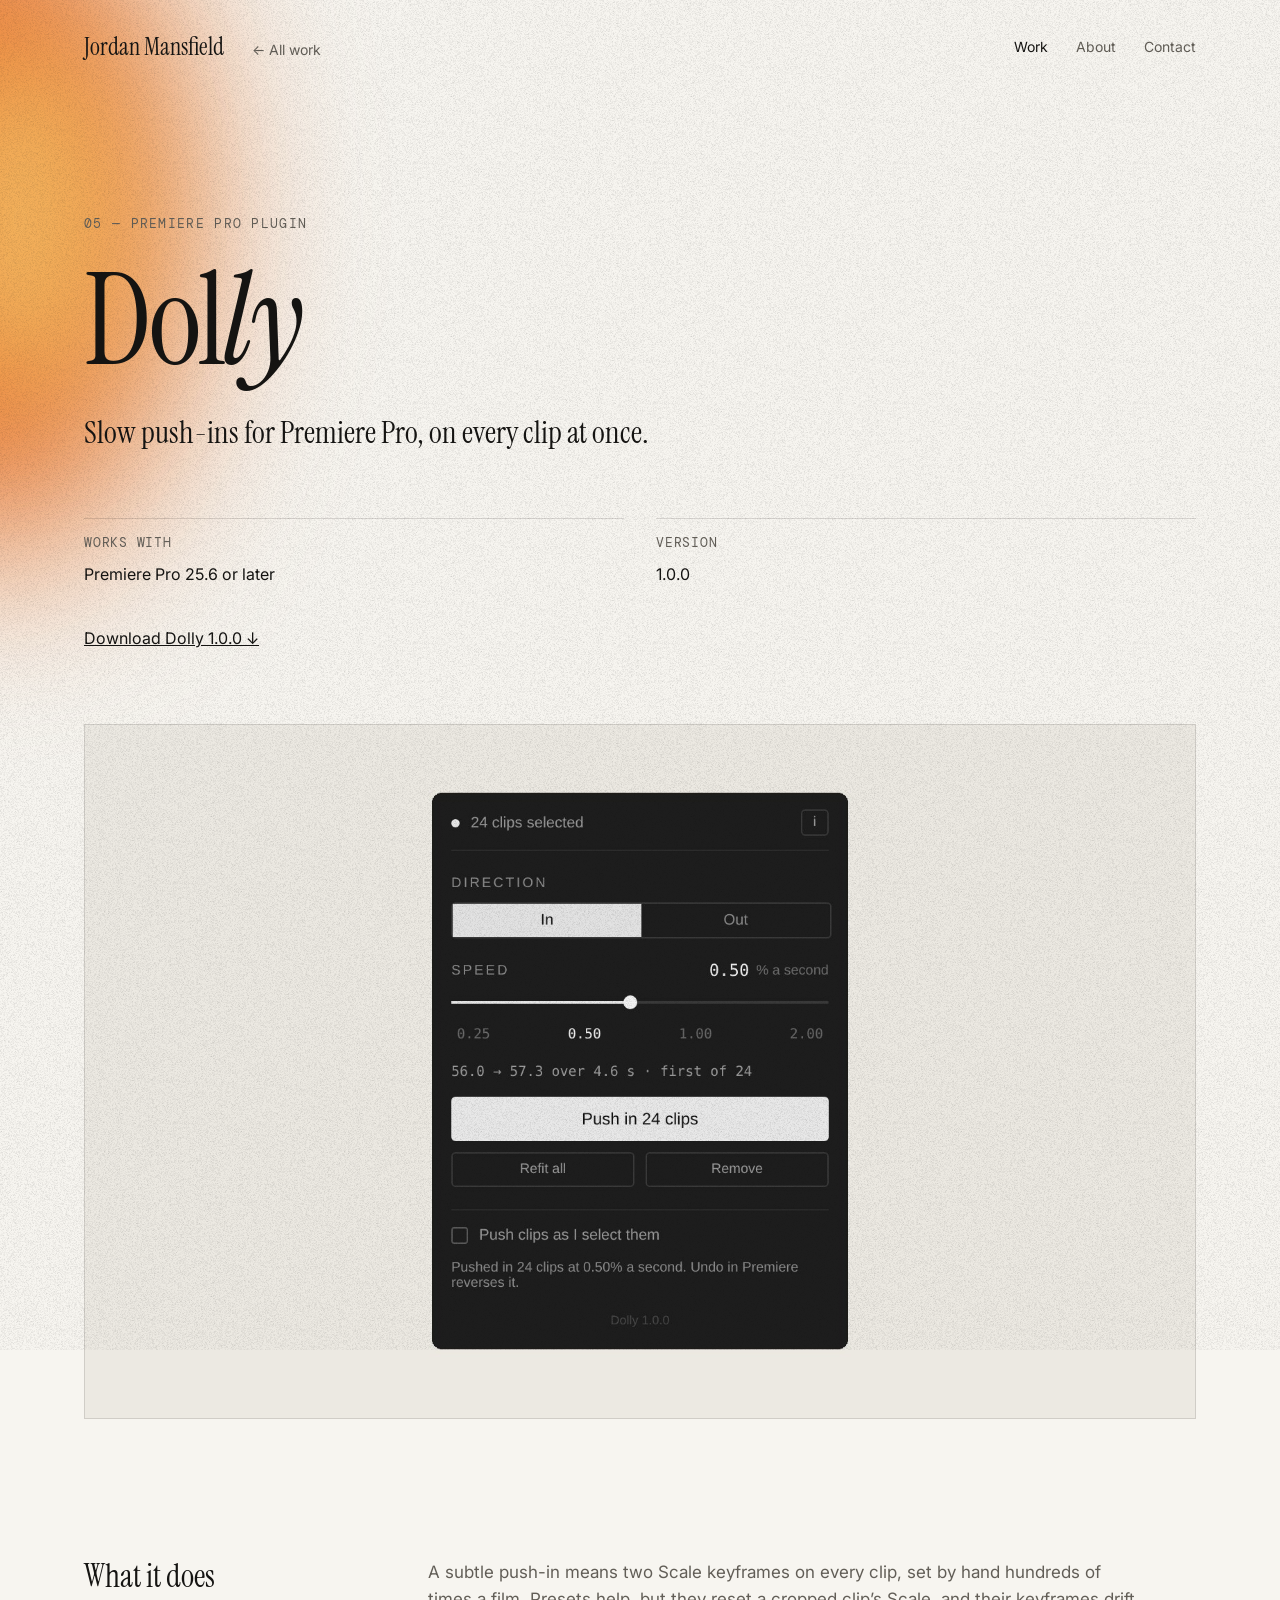
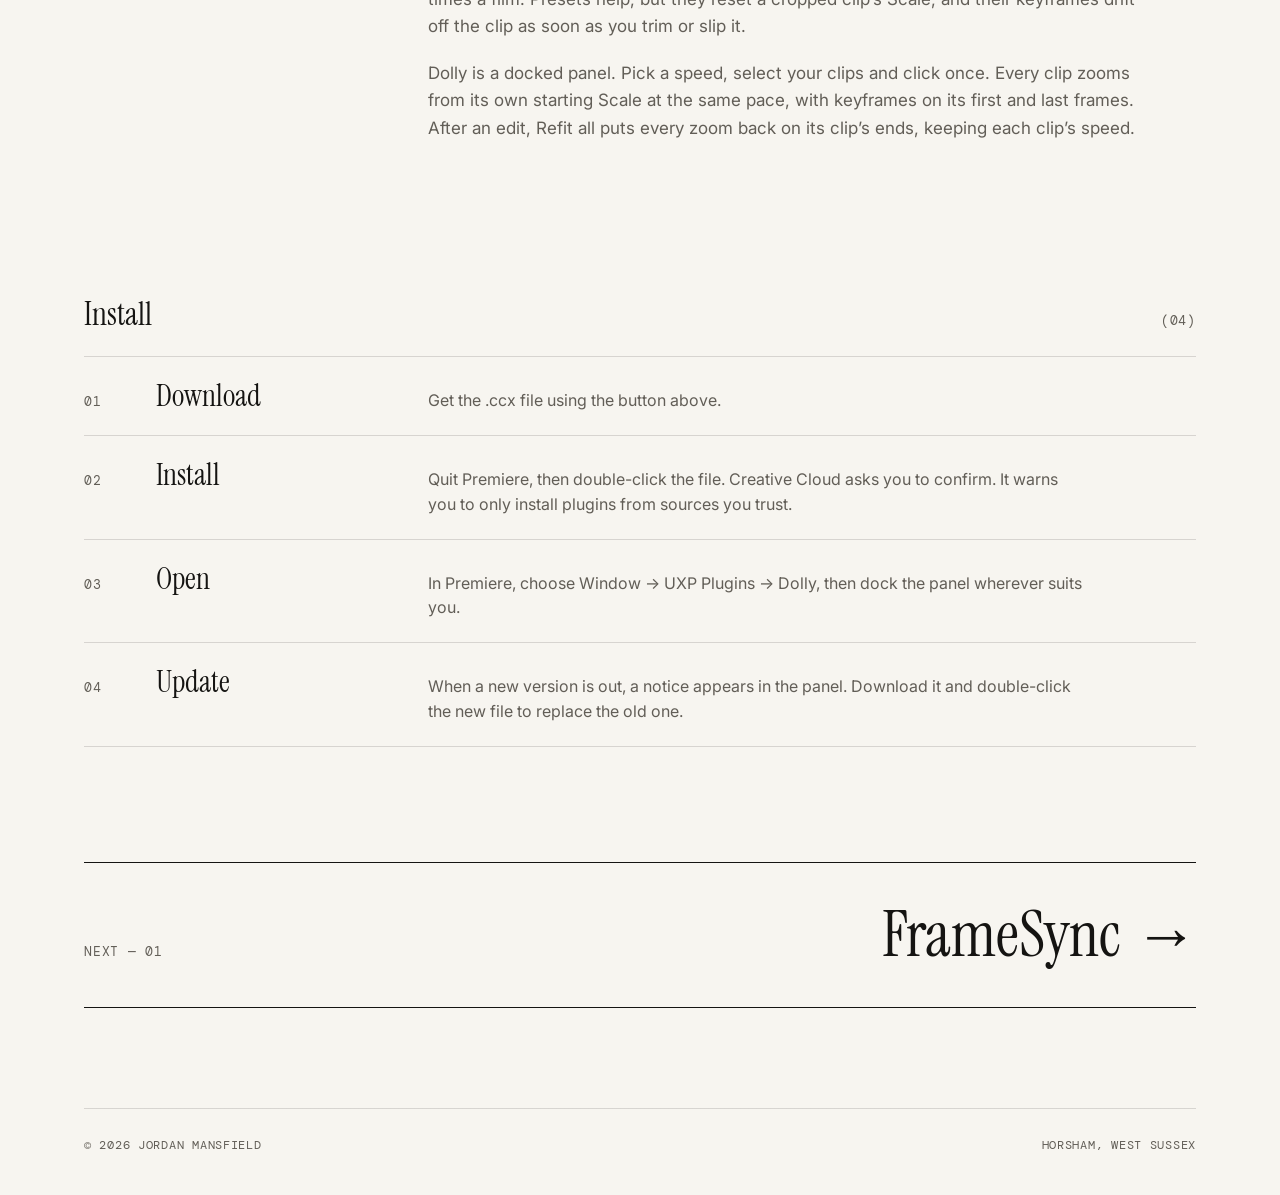
==== public/dolly.html @ d4a60e3a "Add Dolly: page, 1.0.0 download and update feed Dolly is a Premiere Pro panel for slow push-ins at a" ====
<!DOCTYPE html>
<html lang="en-GB">
<head>
<meta charset="utf-8">
<meta name="viewport" content="width=device-width, initial-scale=1">
<title>Dolly — Jordan Mansfield</title>
<meta name="description" content="Slow push-ins for Premiere Pro, on every clip at once.">
<meta property="og:title" content="Dolly — Jordan Mansfield">
<meta property="og:description" content="Slow push-ins for Premiere Pro, on every clip at once.">
<meta name="theme-color" content="#f7f5f0">
<link rel="icon" href="assets/favicon.svg" type="image/svg+xml">
<link rel="preconnect" href="https://fonts.googleapis.com">
<link rel="preconnect" href="https://fonts.gstatic.com" crossorigin>
<link rel="stylesheet" href="https://fonts.googleapis.com/css2?family=DM+Mono:wght@400;500&family=Instrument+Serif:ital@0;1&family=Inter:wght@400;500&display=swap">
<link rel="stylesheet" href="assets/site.css">
</head>
<body>
<a class="skip" href="#main">Skip to content</a>
<header class="site-header wrap">
<div class="site-header__left"><a class="wordmark" href="index.html">Jordan Mansfield</a><a class="back" href="index.html#work">← All work</a></div>
<nav aria-label="Main"><a href="index.html#work">Work</a><a href="index.html#about">About</a><a href="index.html#contact">Contact</a></nav>
</header>
<main id="main">
<section class="hero hero--project">
<div class="leak leak--project" aria-hidden="true"><div class="leak__a"></div><div class="leak__b"></div></div>
<div class="wrap hero__inner">
<p class="eyebrow mono">05 — Premiere Pro plugin</p>
<h1 class="display display--project">Dol<em>ly</em></h1>
<p class="lede">Slow push-ins for Premiere Pro, on every clip at once.</p>
<dl class="meta"><div class="meta__item"><dt class="mono muted">Works with</dt><dd>Premiere Pro 25.6 or later</dd></div><div class="meta__item"><dt class="mono muted">Version</dt><dd>1.0.0</dd></div></dl>
<p class="cta"><a href="downloads/dolly/Dolly-1.0.0.ccx" download>Download Dolly 1.0.0 ↓</a></p>
</div>
</section>

<section class="wrap section--tight">
<figure class="shot"><img src="assets/dolly-panel.jpg" alt="The Dolly panel: In and Out, a speed slider set to 0.5% a second, and a Push in button for 24 selected clips"></figure>
</section>

<section class="wrap section split">
<h2>What it does</h2>
<div class="split__body muted"><p>A subtle push-in means two Scale keyframes on every clip, set by hand hundreds of times a film. Presets help, but they reset a cropped clip’s Scale, and their keyframes drift off the clip as soon as you trim or slip it.</p><p>Dolly is a docked panel. Pick a speed, select your clips and click once. Every clip zooms from its own starting Scale at the same pace, with keyframes on its first and last frames. After an edit, Refit all puts every zoom back on its clip’s ends, keeping each clip’s speed.</p></div>
</section>

<section class="wrap section">
<div class="section__head"><h2>Install</h2><span class="mono muted">(04)</span></div>
<ol class="rows"><li class="road__row"><span class="mono muted row__n">01</span><span class="road__name">Download</span><span class="muted road__desc">Get the .ccx file using the button above.</span><span class="mono road__status"></span></li><li class="road__row"><span class="mono muted row__n">02</span><span class="road__name">Install</span><span class="muted road__desc">Quit Premiere, then double-click the file. Creative Cloud asks you to confirm. It warns you to only install plugins from sources you trust.</span><span class="mono road__status"></span></li><li class="road__row"><span class="mono muted row__n">03</span><span class="road__name">Open</span><span class="muted road__desc">In Premiere, choose Window → UXP Plugins → Dolly, then dock the panel wherever suits you.</span><span class="mono road__status"></span></li><li class="road__row"><span class="mono muted row__n">04</span><span class="road__name">Update</span><span class="muted road__desc">When a new version is out, a notice appears in the panel. Download it and double-click the new file to replace the old one.</span><span class="mono road__status"></span></li></ol>
</section>

<section class="wrap section--tight">
<a class="next" href="framesync.html"><span class="mono muted">Next — 01</span><span class="next__name">FrameSync <em>→</em></span></a>
</section>
</main>
<footer class="site-footer wrap"><span>© 2026 Jordan Mansfield</span><span>Horsham, West Sussex</span></footer>
</body>
</html>
---- public/assets/site.css ----
/* Jordan Mansfield — Light Leak */

:root {
  --paper: #f7f5f0;
  --ink: #151412;
  --muted: #625e57;
  --line: rgba(21, 20, 18, 0.14);
  --leak: #e9772f;
  --flare: #f2b25c;
  --serif: "Instrument Serif", Georgia, serif;
  --sans: "Inter", system-ui, sans-serif;
  --mono: "DM Mono", ui-monospace, monospace;
  --gutter: clamp(20px, 5vw, 64px);
}

*, *::before, *::after { box-sizing: border-box; }

html { -webkit-text-size-adjust: 100%; scroll-behavior: smooth; }

body {
  margin: 0;
  background: var(--paper);
  color: var(--ink);
  font-family: var(--sans);
  font-size: 17px;
  line-height: 1.6;
  -webkit-font-smoothing: antialiased;
  overflow-x: hidden;
}

/* Film grain over everything */
body::after {
  content: "";
  position: fixed;
  inset: -50%;
  z-index: 100;
  pointer-events: none;
  background: url("grain.png") repeat;
  background-size: 240px 240px;
  mix-blend-mode: multiply;
  opacity: 0.32;
}

a { color: inherit; }
a:hover { color: var(--muted); }
:focus-visible { outline: 1px solid var(--ink); outline-offset: 4px; }

em { font-style: italic; }
h1, h2 { font-family: var(--serif); font-weight: 400; margin: 0; }
h2 { font-size: 32px; line-height: 1.1; }
p { margin: 0; }

.mono { font-family: var(--mono); font-size: 13px; letter-spacing: 0.06em; }
.muted { color: var(--muted); }

.skip { position: absolute; left: -999px; top: 8px; background: var(--ink); color: var(--paper); padding: 8px 12px; z-index: 200; }
.skip:focus { left: 8px; }

.wrap { max-width: 1240px; margin: 0 auto; padding-left: var(--gutter); padding-right: var(--gutter); }

/* Header */
.site-header {
  position: relative;
  z-index: 3;
  display: flex;
  flex-wrap: wrap;
  gap: 16px 32px;
  justify-content: space-between;
  align-items: center;
  padding-top: 28px;
  padding-bottom: 28px;
}
.site-header__left { display: flex; flex-wrap: wrap; align-items: baseline; gap: 12px 28px; }
.wordmark { font-family: var(--serif); font-size: 24px; text-decoration: none; }
.back { font-size: 14px; color: var(--muted); text-decoration: none; }
.site-header nav { display: flex; gap: 28px; font-size: 14px; }
.site-header nav a { text-decoration: none; }
.site-header nav a + a { color: var(--muted); }
.site-header nav a + a:hover { color: var(--ink); }

/* ---------- The light leak ---------- */
.leak {
  position: absolute;
  inset: 0;
  pointer-events: none;
  z-index: 0;
  animation: expose 2.4s cubic-bezier(.2, .7, .2, 1) both;
}
.leak__a, .leak__b {
  position: absolute;
  border-radius: 50%;
  will-change: transform, opacity;
}
.leak__a {
  background: var(--leak);
  filter: blur(90px);
  animation: drift-a 19s ease-in-out infinite alternate, flicker-a 8.5s ease-in-out infinite;
}
.leak__b {
  background: var(--flare);
  filter: blur(60px);
  animation: drift-b 13s ease-in-out infinite alternate, flicker-b 6.2s ease-in-out infinite;
}

/* The main leak is pinned to the window, so it stays put while the page scrolls past */
.leak--hero, .leak--project { position: fixed; inset: 0; z-index: -1; }

.leak--hero .leak__a { left: -220px; top: -120px; width: 460px; height: 820px; }
.leak--hero .leak__b { left: -90px; top: 80px; width: 260px; height: 420px; }
.leak--project .leak__a { left: -220px; top: -140px; width: 400px; height: 700px; }
.leak--project .leak__b { left: -90px; top: 40px; width: 220px; height: 360px; }
.leak--contact .leak__a { left: auto; right: -220px; top: -120px; width: 380px; height: 640px; }
.leak--contact .leak__b { left: auto; right: -80px; top: 40px; width: 200px; height: 300px; }
.leak--contact .leak__a, .leak--contact .leak__b { animation-direction: alternate-reverse, normal; }

@keyframes expose { from { opacity: 0; } to { opacity: 1; } }

@keyframes drift-a {
  0%   { transform: translate3d(0, 0, 0) scale(1) rotate(0deg); }
  50%  { transform: translate3d(36px, 40px, 0) scale(1.07) rotate(4deg); }
  100% { transform: translate3d(-14px, 90px, 0) scale(0.97) rotate(-3deg); }
}
@keyframes drift-b {
  0%   { transform: translate3d(0, 0, 0) scale(1); }
  50%  { transform: translate3d(24px, -30px, 0) scale(1.12); }
  100% { transform: translate3d(-10px, 40px, 0) scale(0.92); }
}
/* A slow breath with the odd quick flare, like light catching the back of the camera */
@keyframes flicker-a {
  0%, 100% { opacity: 0.48; }
  30%      { opacity: 0.56; }
  46%      { opacity: 0.5; }
  48%      { opacity: 0.64; }
  52%      { opacity: 0.52; }
  75%      { opacity: 0.44; }
}
@keyframes flicker-b {
  0%, 100% { opacity: 0.42; }
  40%      { opacity: 0.5; }
  62%      { opacity: 0.38; }
  64%      { opacity: 0.58; }
  68%      { opacity: 0.44; }
}

@media (prefers-reduced-motion: reduce) {
  html { scroll-behavior: auto; }
  .leak { animation: none; }
  .leak__a { animation: none; opacity: 0.5; }
  .leak__b { animation: none; opacity: 0.45; }
}

/* Hero */
.hero { position: relative; }
.hero__inner { position: relative; z-index: 1; padding-top: clamp(96px, 14vw, 160px); padding-bottom: clamp(80px, 10vw, 120px); }
.hero--project .hero__inner { padding-top: clamp(72px, 10vw, 120px); padding-bottom: 72px; }
.eyebrow { text-transform: uppercase; letter-spacing: 0.1em; color: var(--muted); margin-bottom: 28px; }
.display { font-size: clamp(76px, 12vw, 176px); line-height: 0.88; letter-spacing: -0.025em; }
.display--project { font-size: clamp(64px, 10vw, 152px); line-height: 0.9; overflow-wrap: anywhere; }
.intro { margin-top: 48px; max-width: 560px; font-size: 20px; line-height: 1.55; }
.lede { margin-top: 36px; max-width: 640px; font-family: var(--serif); font-size: clamp(24px, 2.4vw, 32px); line-height: 1.3; }

/* Sections */
.section { padding-top: 40px; padding-bottom: clamp(80px, 9vw, 120px); }
.section--tight { padding-bottom: clamp(64px, 8vw, 100px); }
.section__head { display: flex; justify-content: space-between; align-items: baseline; margin-bottom: 24px; }

.split { display: flex; flex-wrap: wrap; gap: 32px 64px; }
.split > h2 { flex: 0 1 280px; }
.split__body { flex: 999 1 460px; min-width: 0; max-width: 720px; }
.split__body p + p { margin-top: 20px; }
.pull { font-family: var(--serif); font-size: clamp(26px, 2.6vw, 34px); line-height: 1.25; margin-bottom: 24px; }

/* Rows (work list + roadmap) */
.rows { list-style: none; margin: 0; padding: 0; border-bottom: 1px solid var(--line); }
.rows > li { border-top: 1px solid var(--line); }
.row, .road__row {
  display: flex;
  flex-wrap: wrap;
  align-items: baseline;
  gap: 8px 32px;
  padding: 28px 0;
  text-decoration: none;
}
.road__row { padding: 22px 0; }
.row__n { width: 40px; flex: none; }
.row__name { font-family: var(--serif); font-size: clamp(32px, 3.6vw, 48px); line-height: 1; flex: 1 1 440px; min-width: 0; overflow-wrap: break-word; transition: transform .5s cubic-bezier(.2, .7, .2, 1); }
.row__desc { flex: 1 1 240px; font-size: 16px; line-height: 1.5; }
.row__tag { width: 80px; flex: none; }
.row__arrow { font-size: 20px; transition: transform .5s cubic-bezier(.2, .7, .2, 1); }
.row:hover { color: var(--ink); }
.row:hover .row__name { transform: translateX(8px); }
.row:hover .row__arrow { transform: translateX(6px); }
.road__name { font-family: var(--serif); font-size: 30px; line-height: 1.1; flex: 0 1 240px; }
.road__desc { flex: 1 1 320px; font-size: 16px; line-height: 1.55; }
.road__status { width: 80px; flex: none; text-transform: uppercase; }

/* Project page */
.meta { display: flex; flex-wrap: wrap; gap: 24px 32px; margin: 64px 0 0; }
.meta__item { flex: 1 1 200px; border-top: 1px solid var(--line); padding-top: 14px; }
.meta dt { text-transform: uppercase; margin-bottom: 8px; }
.meta dd { margin: 0; font-size: 16px; line-height: 1.5; overflow-wrap: anywhere; }
.cta { margin-top: 40px; font-size: 16px; }
.shot { margin: 0; aspect-ratio: 16 / 10; border: 1px solid var(--line); background: #efece5; display: flex; align-items: center; justify-content: center; }
.shot img { width: 100%; height: 100%; object-fit: cover; display: block; }
.next {
  display: flex; flex-wrap: wrap; justify-content: space-between; align-items: baseline; gap: 12px;
  padding: 40px 0; border-top: 1px solid var(--ink); border-bottom: 1px solid var(--ink); text-decoration: none;
}
.next .mono { text-transform: uppercase; }
.next__name { font-family: var(--serif); font-size: clamp(40px, 5vw, 72px); line-height: 1; }

/* Contact */
.contact { position: relative; overflow-x: clip; }
.contact__inner { position: relative; z-index: 1; padding-top: 120px; padding-bottom: 120px; }
.contact__big { font-family: var(--serif); font-size: clamp(44px, 6vw, 88px); line-height: 1; text-decoration: none; }
.contact__links { list-style: none; padding: 0; margin: 40px 0 0; display: flex; flex-wrap: wrap; gap: 12px 40px; font-size: 15px; }

/* Footer */
.site-footer {
  display: flex; flex-wrap: wrap; gap: 12px; justify-content: space-between;
  font-family: var(--mono); font-size: 12px; letter-spacing: 0.06em; text-transform: uppercase; color: var(--muted);
  padding-top: 28px; padding-bottom: 40px;
  background: linear-gradient(var(--line), var(--line)) no-repeat center top / calc(100% - 2 * var(--gutter)) 1px;
}

/* Hero sections clip their leak horizontally only */
.hero { overflow-x: clip; }
.site-header { isolation: isolate; }
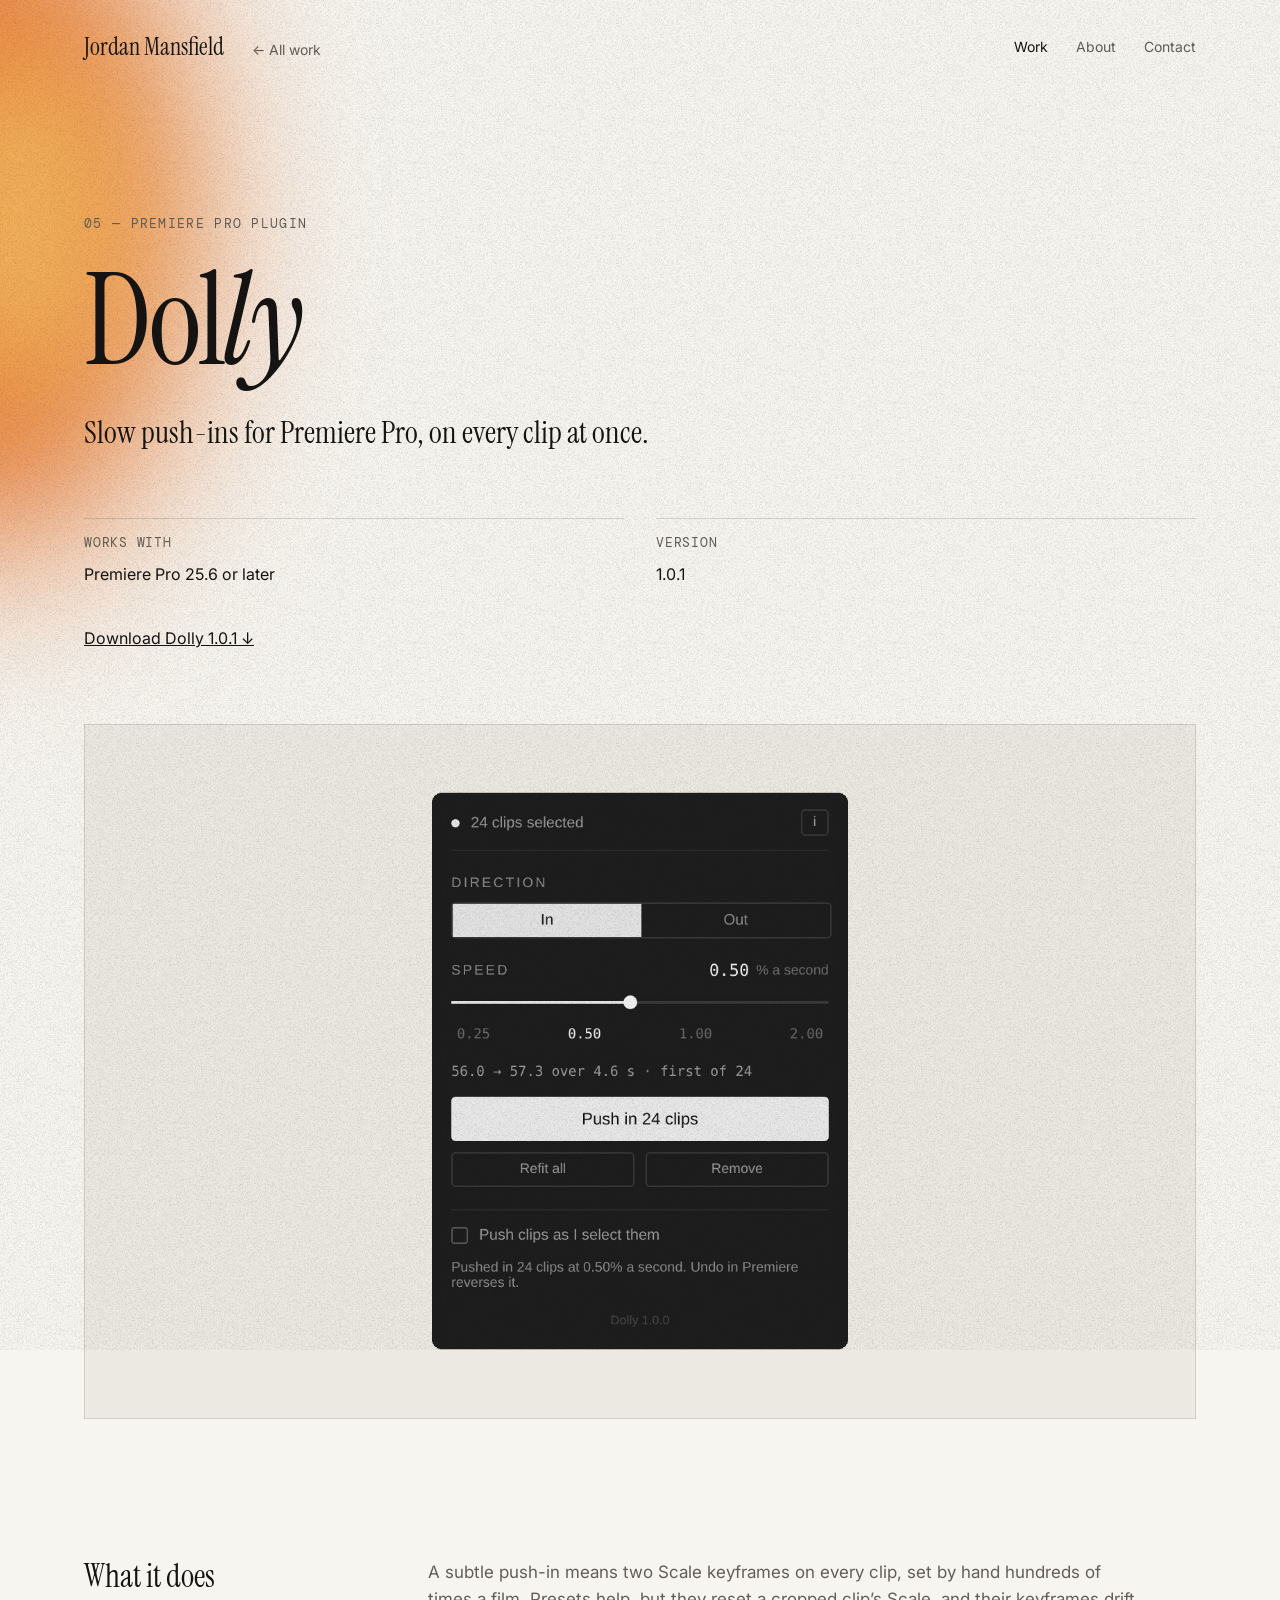
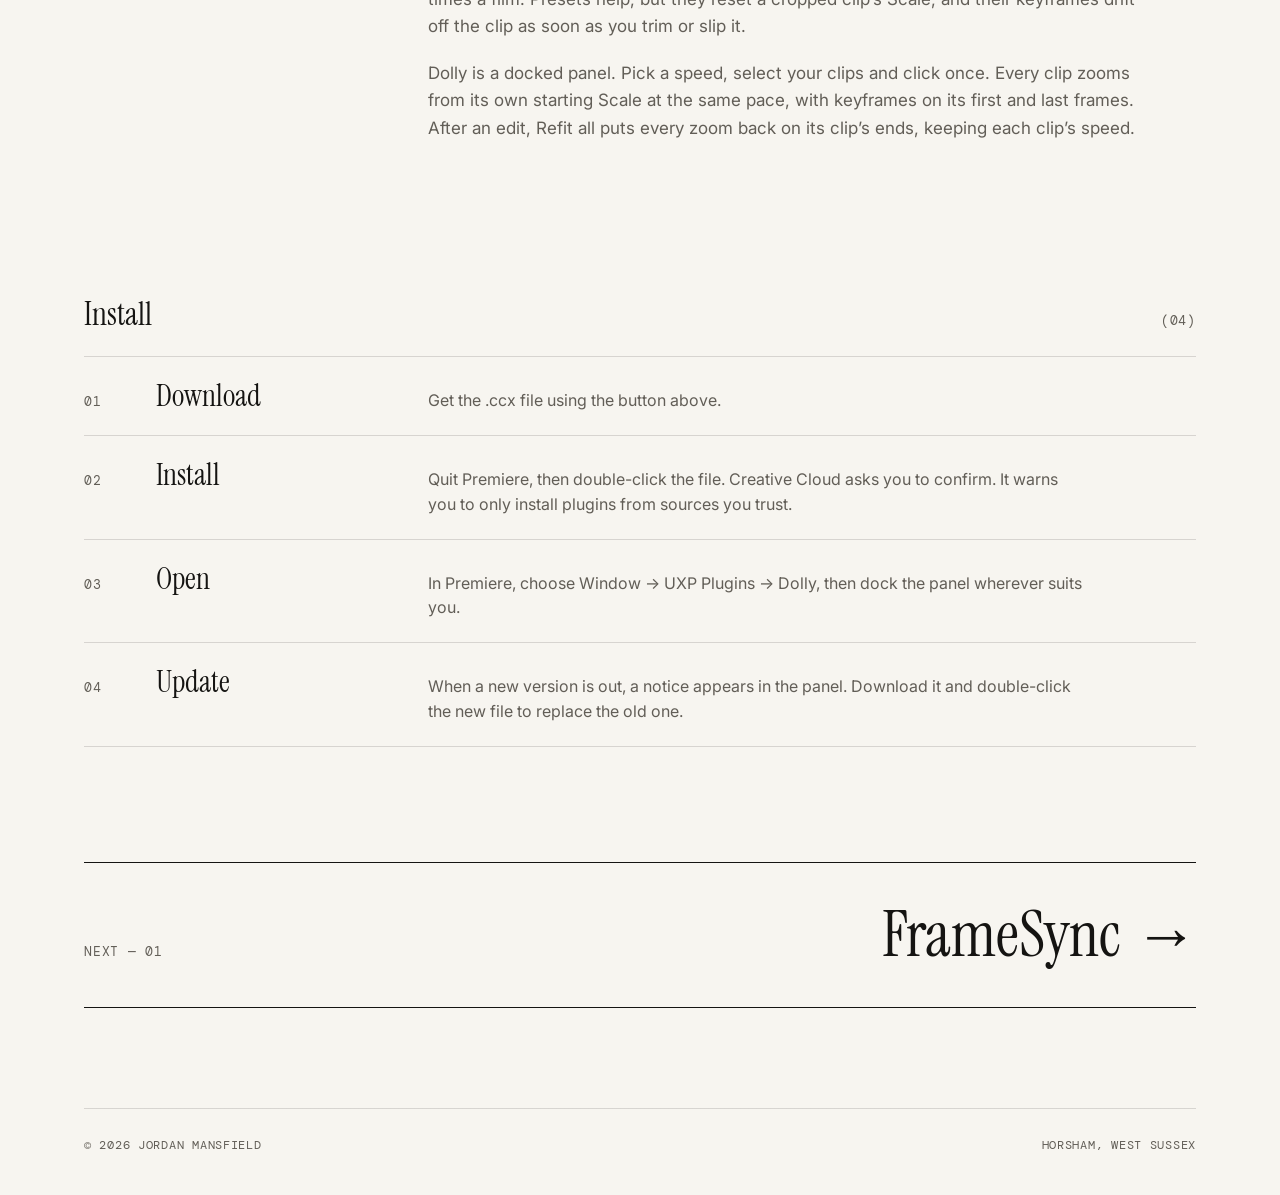
==== commit fae14249: "Dolly 1.0.1: fix push-ins on slowed-down and sped-up clips Premiere reports a speed-changed clip's I" ====
--- a/public/dolly.html
+++ b/public/dolly.html
@@ -27,8 +27,8 @@
 <p class="eyebrow mono">05 — Premiere Pro plugin</p>
 <h1 class="display display--project">Dol<em>ly</em></h1>
 <p class="lede">Slow push-ins for Premiere Pro, on every clip at once.</p>
-<dl class="meta"><div class="meta__item"><dt class="mono muted">Works with</dt><dd>Premiere Pro 25.6 or later</dd></div><div class="meta__item"><dt class="mono muted">Version</dt><dd>1.0.0</dd></div></dl>
-<p class="cta"><a href="downloads/dolly/Dolly-1.0.0.ccx" download>Download Dolly 1.0.0 ↓</a></p>
+<dl class="meta"><div class="meta__item"><dt class="mono muted">Works with</dt><dd>Premiere Pro 25.6 or later</dd></div><div class="meta__item"><dt class="mono muted">Version</dt><dd>1.0.1</dd></div></dl>
+<p class="cta"><a href="downloads/dolly/Dolly-1.0.1.ccx" download>Download Dolly 1.0.1 ↓</a></p>
 </div>
 </section>
 
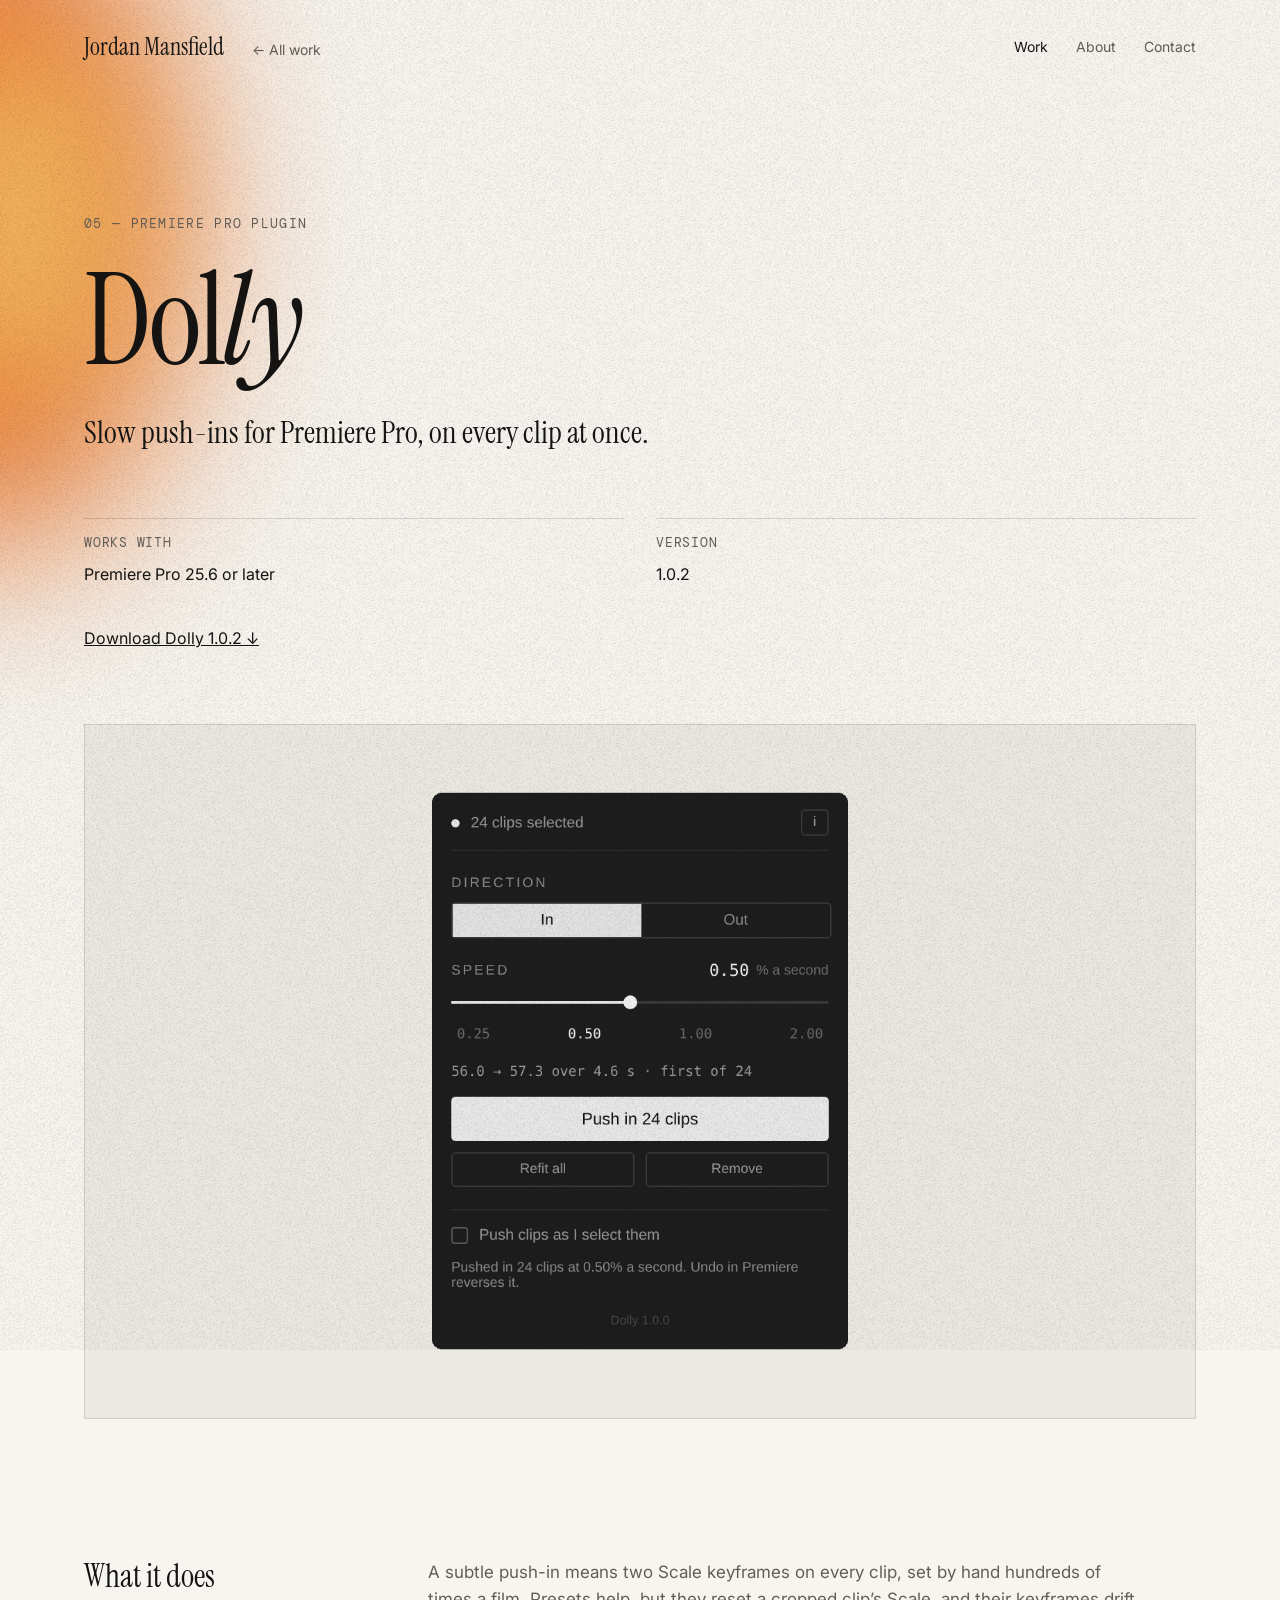
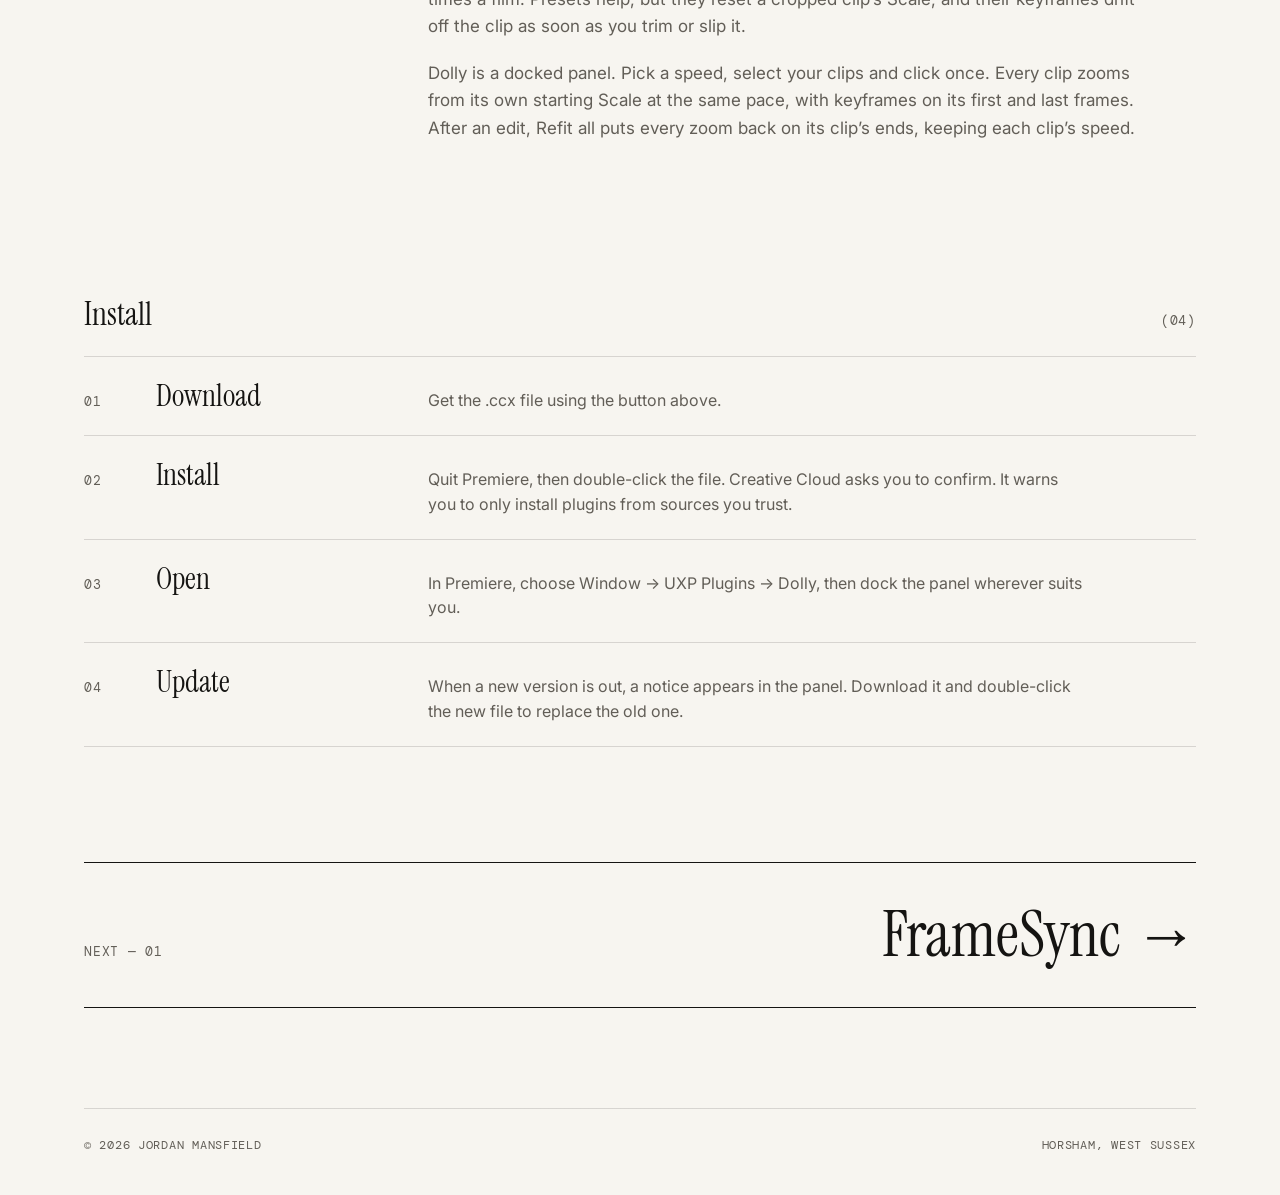
==== commit 48abf135: "Dolly 1.0.2: keep your framing when pushing a clip again Re-applying took the smaller Scale keyframe" ====
--- a/public/dolly.html
+++ b/public/dolly.html
@@ -27,8 +27,8 @@
 <p class="eyebrow mono">05 — Premiere Pro plugin</p>
 <h1 class="display display--project">Dol<em>ly</em></h1>
 <p class="lede">Slow push-ins for Premiere Pro, on every clip at once.</p>
-<dl class="meta"><div class="meta__item"><dt class="mono muted">Works with</dt><dd>Premiere Pro 25.6 or later</dd></div><div class="meta__item"><dt class="mono muted">Version</dt><dd>1.0.1</dd></div></dl>
-<p class="cta"><a href="downloads/dolly/Dolly-1.0.1.ccx" download>Download Dolly 1.0.1 ↓</a></p>
+<dl class="meta"><div class="meta__item"><dt class="mono muted">Works with</dt><dd>Premiere Pro 25.6 or later</dd></div><div class="meta__item"><dt class="mono muted">Version</dt><dd>1.0.2</dd></div></dl>
+<p class="cta"><a href="downloads/dolly/Dolly-1.0.2.ccx" download>Download Dolly 1.0.2 ↓</a></p>
 </div>
 </section>
 
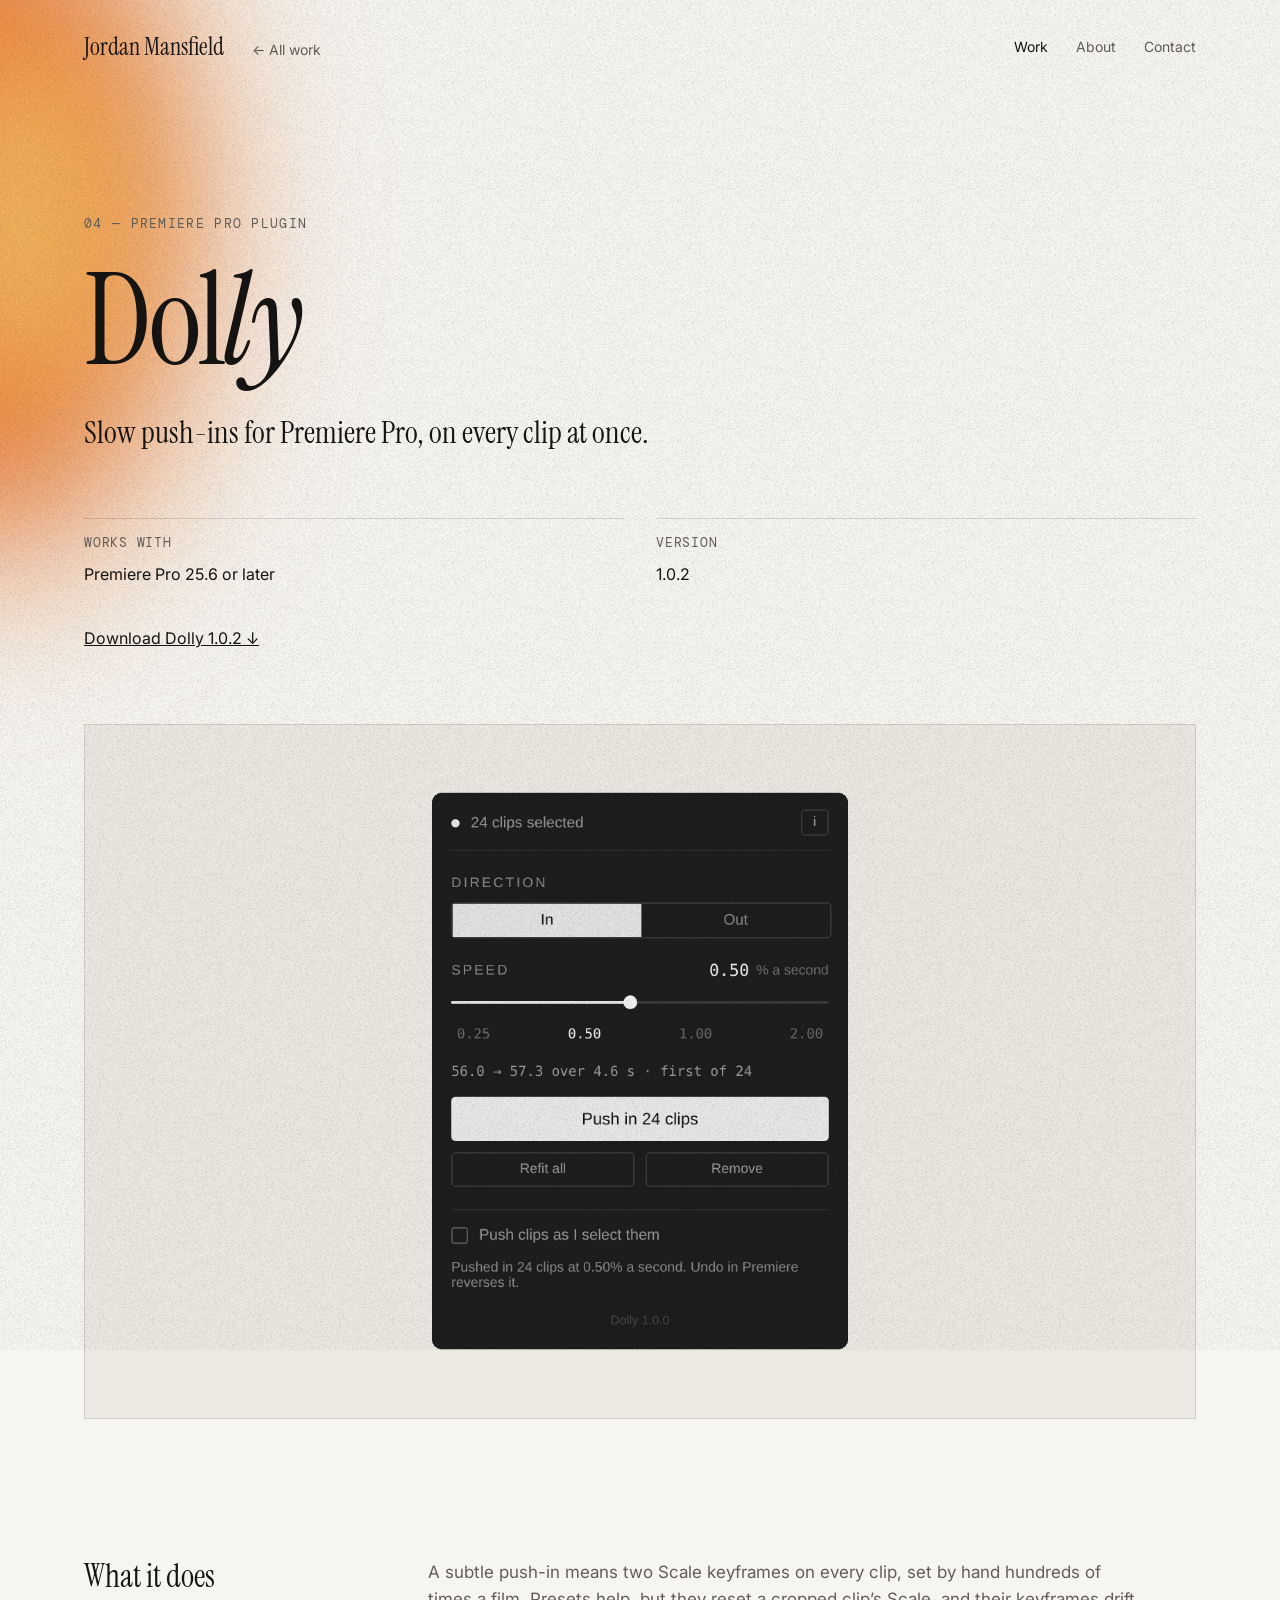
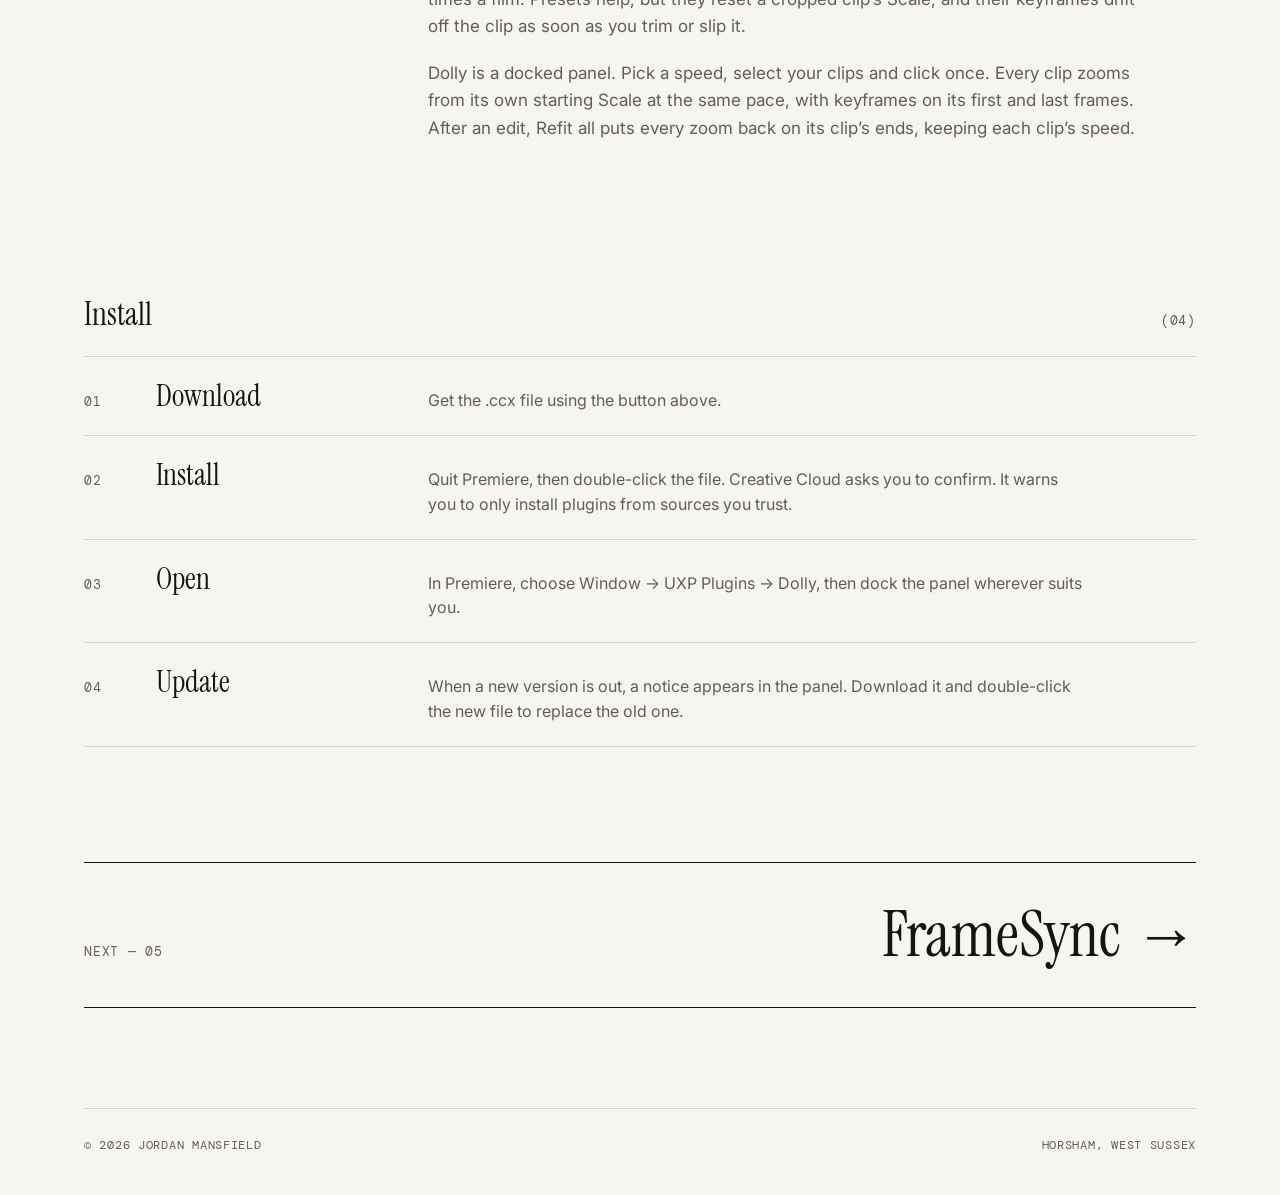
==== commit 31a80842: "Rebuild site from content" ====
--- a/public/dolly.html
+++ b/public/dolly.html
@@ -24,7 +24,7 @@
 <section class="hero hero--project">
 <div class="leak leak--project" aria-hidden="true"><div class="leak__a"></div><div class="leak__b"></div></div>
 <div class="wrap hero__inner">
-<p class="eyebrow mono">05 — Premiere Pro plugin</p>
+<p class="eyebrow mono">04 — Premiere Pro plugin</p>
 <h1 class="display display--project">Dol<em>ly</em></h1>
 <p class="lede">Slow push-ins for Premiere Pro, on every clip at once.</p>
 <dl class="meta"><div class="meta__item"><dt class="mono muted">Works with</dt><dd>Premiere Pro 25.6 or later</dd></div><div class="meta__item"><dt class="mono muted">Version</dt><dd>1.0.2</dd></div></dl>
@@ -47,7 +47,7 @@
 </section>
 
 <section class="wrap section--tight">
-<a class="next" href="framesync.html"><span class="mono muted">Next — 01</span><span class="next__name">FrameSync <em>→</em></span></a>
+<a class="next" href="framesync.html"><span class="mono muted">Next — 05</span><span class="next__name">FrameSync <em>→</em></span></a>
 </section>
 </main>
 <footer class="site-footer wrap"><span>© 2026 Jordan Mansfield</span><span>Horsham, West Sussex</span></footer>
